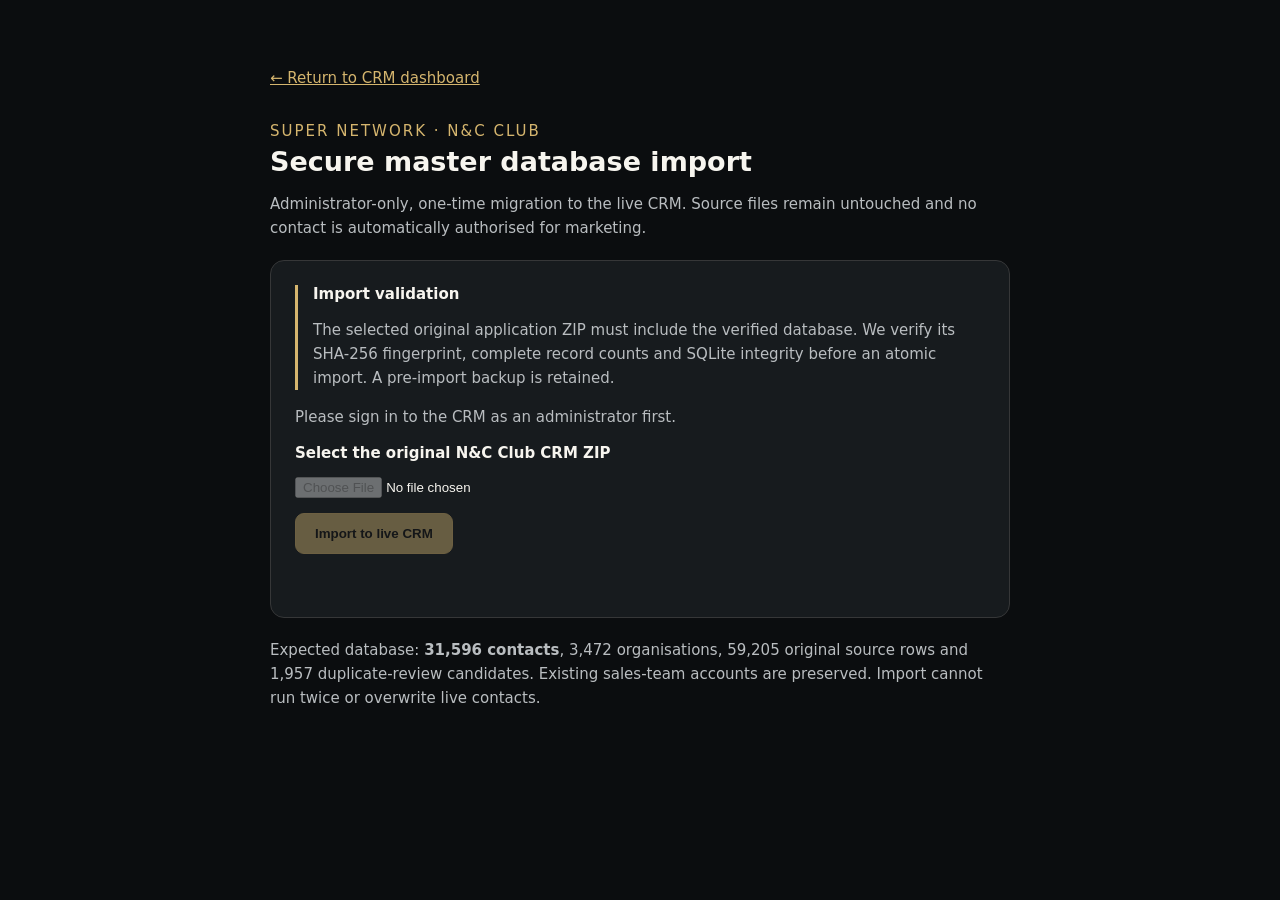
==== web/import.html @ b3c96512 "Add secure, administrator-only verified master contact import" ====
<!doctype html>
<html lang="en"><head><meta charset="utf-8"><meta name="viewport" content="width=device-width, initial-scale=1"><title>Super Network CRM — Secure Data Import</title>
<style>body{margin:0;background:#0b0d0f;color:#f7f5ef;font:15px system-ui,-apple-system,Segoe UI,sans-serif}main{max-width:740px;margin:5vh auto;padding:24px}h1{font-size:27px;font-weight:650;margin:6px 0 10px}.gold{color:#d5b56e}.card{background:#171b1e;border:1px solid #363738;border-radius:14px;padding:24px;margin:20px 0}p{line-height:1.6;color:#b9bdc0}.info{border-left:3px solid #d5b56e;padding-left:15px}.btn{padding:12px 19px;border:1px solid #d5b56e;border-radius:9px;background:#c9ad6f;color:#111;cursor:pointer;font-weight:700}.btn:disabled{opacity:.45;cursor:not-allowed}input{display:block;margin:15px 0;color:inherit;width:100%}a{color:#d5b56e}#result{white-space:pre-wrap;padding:12px;color:#d2d6da}#status{margin-top:15px}.error{color:#ff9f92}.success{color:#a9dbb3}progress{width:100%;height:14px}</style></head>
<body><main><a href="/">← Return to CRM dashboard</a><div class="gold" style="margin-top:35px;letter-spacing:2px">SUPER NETWORK · N&C CLUB</div><h1>Secure master database import</h1><p>Administrator-only, one-time migration to the live CRM. Source files remain untouched and no contact is automatically authorised for marketing.</p>
<div class="card"><div class="info"><b>Import validation</b><p>The selected original application ZIP must include the verified database. We verify its SHA-256 fingerprint, complete record counts and SQLite integrity before an atomic import. A pre-import backup is retained.</p></div>
<p id="auth">Checking administrator access…</p><label for="file"><strong>Select the original N&C Club CRM ZIP</strong></label><input id="file" type="file" accept=".zip,application/zip" disabled><button id="submit" class="btn" disabled>Import to live CRM</button><progress id="progress" max="100" value="0" hidden></progress><div id="status"></div><div id="result"></div></div><p>Expected database: <strong>31,596 contacts</strong>, 3,472 organisations, 59,205 original source rows and 1,957 duplicate-review candidates. Existing sales-team accounts are preserved. Import cannot run twice or overwrite live contacts.</p></main>
<script>
'use strict';let csrf='';const $=id=>document.getElementById(id);function show(s,err=false){$('status').textContent=s;$('status').className=err?'error':'success'}
(async()=>{try{const r=await fetch('/api/session',{credentials:'same-origin'});if(!r.ok)throw Error('Please sign in to the CRM as an administrator first.');const j=await r.json();if(j.user.role!=='Administrator')throw Error('Administrator role is required.');csrf=j.csrf;$('auth').textContent='Signed in as '+j.user.username+' (Administrator).';$('file').disabled=false;$('submit').disabled=false;}catch(e){$('auth').textContent=e.message;}})();
$('submit').onclick=async()=>{const file=$('file').files[0];if(!file)return show('Select the original CRM ZIP first.',true);if(!confirm('Import the entire verified N&C CRM database? This can only run once.'))return;$('submit').disabled=true;$('progress').hidden=false;$('progress').value=10;show('Uploading and validating the archive…');try{const r=await fetch('/api/admin/import-source',{method:'POST',credentials:'same-origin',headers:{'Content-Type':'application/octet-stream','X-CSRF-Token':csrf},body:file});$('progress').value=100;const j=await r.json().catch(()=>({error:'No response from the server.'}));if(!r.ok)throw Error(j.error||'Import failed.');$('result').textContent='Import complete. '+JSON.stringify(j.counts,null,2);show('All source records imported successfully. Open the CRM dashboard to review.');}catch(e){show(e.message,true);$('submit').disabled=false;$('progress').value=0;}};
</script></body></html>
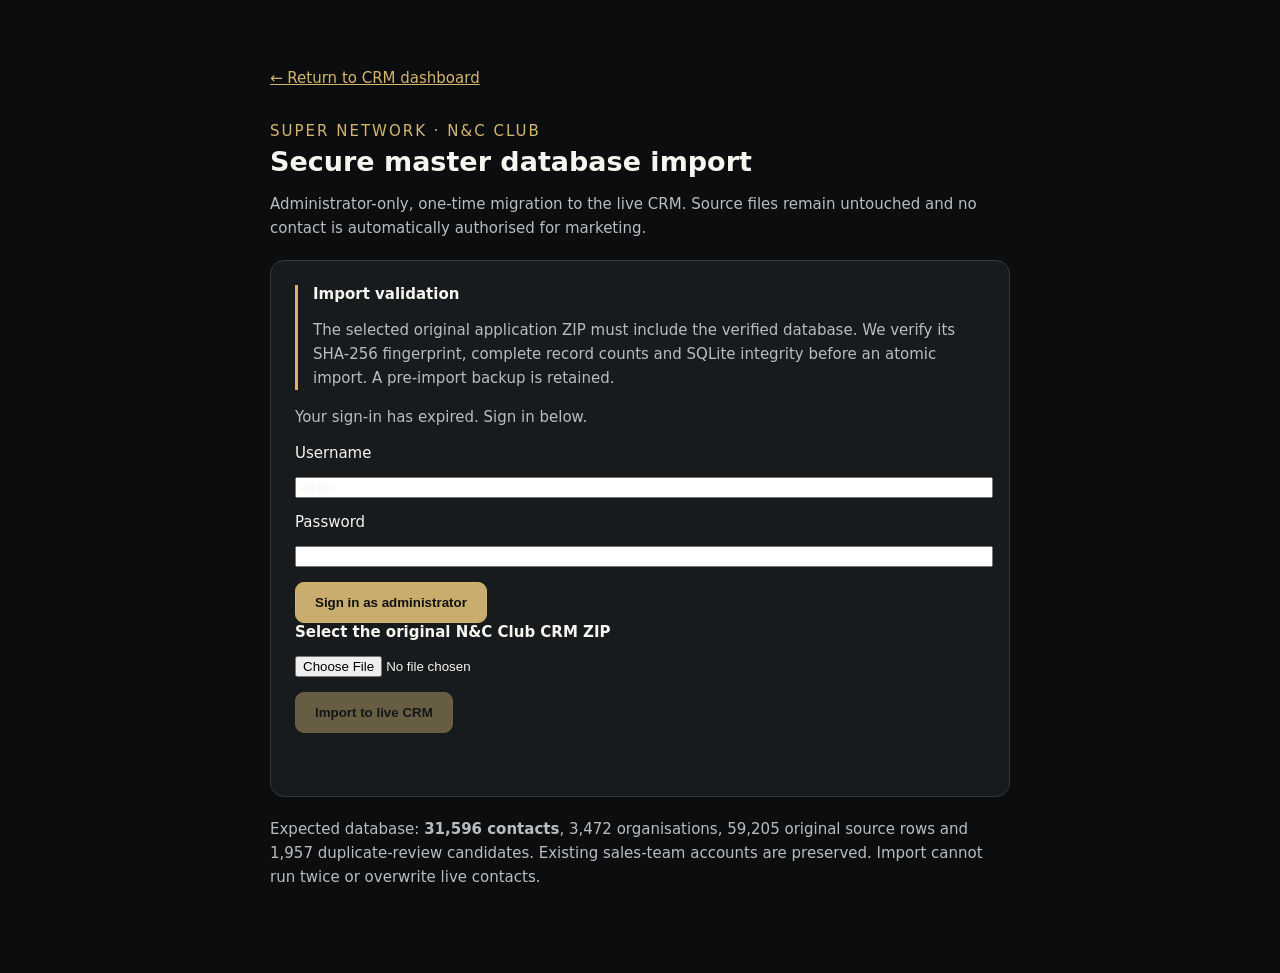
==== commit 6e46779c: "Fix disabled import control and add inline administrator sign-in" ====
--- a/web/import.html
+++ b/web/import.html
@@ -3,9 +3,29 @@
 <style>body{margin:0;background:#0b0d0f;color:#f7f5ef;font:15px system-ui,-apple-system,Segoe UI,sans-serif}main{max-width:740px;margin:5vh auto;padding:24px}h1{font-size:27px;font-weight:650;margin:6px 0 10px}.gold{color:#d5b56e}.card{background:#171b1e;border:1px solid #363738;border-radius:14px;padding:24px;margin:20px 0}p{line-height:1.6;color:#b9bdc0}.info{border-left:3px solid #d5b56e;padding-left:15px}.btn{padding:12px 19px;border:1px solid #d5b56e;border-radius:9px;background:#c9ad6f;color:#111;cursor:pointer;font-weight:700}.btn:disabled{opacity:.45;cursor:not-allowed}input{display:block;margin:15px 0;color:inherit;width:100%}a{color:#d5b56e}#result{white-space:pre-wrap;padding:12px;color:#d2d6da}#status{margin-top:15px}.error{color:#ff9f92}.success{color:#a9dbb3}progress{width:100%;height:14px}</style></head>
 <body><main><a href="/">← Return to CRM dashboard</a><div class="gold" style="margin-top:35px;letter-spacing:2px">SUPER NETWORK · N&C CLUB</div><h1>Secure master database import</h1><p>Administrator-only, one-time migration to the live CRM. Source files remain untouched and no contact is automatically authorised for marketing.</p>
 <div class="card"><div class="info"><b>Import validation</b><p>The selected original application ZIP must include the verified database. We verify its SHA-256 fingerprint, complete record counts and SQLite integrity before an atomic import. A pre-import backup is retained.</p></div>
-<p id="auth">Checking administrator access…</p><label for="file"><strong>Select the original N&C Club CRM ZIP</strong></label><input id="file" type="file" accept=".zip,application/zip" disabled><button id="submit" class="btn" disabled>Import to live CRM</button><progress id="progress" max="100" value="0" hidden></progress><div id="status"></div><div id="result"></div></div><p>Expected database: <strong>31,596 contacts</strong>, 3,472 organisations, 59,205 original source rows and 1,957 duplicate-review candidates. Existing sales-team accounts are preserved. Import cannot run twice or overwrite live contacts.</p></main>
+<p id="auth">Checking administrator access…</p><div id="loginpanel" hidden><label>Username <input id="username" value="admin" autocomplete="username"></label><label>Password <input id="password" type="password" autocomplete="current-password"></label><button id="signin" class="btn" type="button">Sign in as administrator</button></div><label for="file"><strong>Select the original N&C Club CRM ZIP</strong></label><input id="file" type="file" accept=".zip,application/zip"><button id="submit" class="btn" disabled>Import to live CRM</button><progress id="progress" max="100" value="0" hidden></progress><div id="status"></div><div id="result"></div></div><p>Expected database: <strong>31,596 contacts</strong>, 3,472 organisations, 59,205 original source rows and 1,957 duplicate-review candidates. Existing sales-team accounts are preserved. Import cannot run twice or overwrite live contacts.</p></main>
 <script>
 'use strict';let csrf='';const $=id=>document.getElementById(id);function show(s,err=false){$('status').textContent=s;$('status').className=err?'error':'success'}
-(async()=>{try{const r=await fetch('/api/session',{credentials:'same-origin'});if(!r.ok)throw Error('Please sign in to the CRM as an administrator first.');const j=await r.json();if(j.user.role!=='Administrator')throw Error('Administrator role is required.');csrf=j.csrf;$('auth').textContent='Signed in as '+j.user.username+' (Administrator).';$('file').disabled=false;$('submit').disabled=false;}catch(e){$('auth').textContent=e.message;}})();
+let authorised=false;
+function updateButton(){ $('submit').disabled=!authorised||!$('file').files.length; }
+$('file').addEventListener('change',updateButton);
+async function checkSession(){
+ try{
+  const r=await fetch('/api/session',{credentials:'same-origin',cache:'no-store'});
+  if(!r.ok)throw Error('Your sign-in has expired. Sign in below.');
+  const j=await r.json();if(j.user.role!=='Administrator')throw Error('Administrator access is required.');
+  csrf=j.csrf;authorised=true;$('auth').textContent='Signed in as '+j.user.username+' (Administrator).';$('loginpanel').hidden=true;
+ }catch(e){authorised=false;$('auth').textContent=e.message;$('loginpanel').hidden=false;}
+ updateButton();
+}
+$('signin').onclick=async()=>{
+ $('signin').disabled=true;show('Signing in…');
+ try{
+  const r=await fetch('/api/auth/login',{method:'POST',headers:{'Content-Type':'application/json'},credentials:'same-origin',body:JSON.stringify({username:$('username').value,password:$('password').value})});
+  const j=await r.json().catch(()=>({}));if(!r.ok)throw Error(j.error||'Sign-in failed.');
+  $('password').value='';await checkSession();show(authorised?'Signed in. Select your ZIP to enable the import button.':'Could not verify administrator session.',!authorised);
+ }catch(e){show(e.message,true);}finally{$('signin').disabled=false;}
+};
+checkSession();
 $('submit').onclick=async()=>{const file=$('file').files[0];if(!file)return show('Select the original CRM ZIP first.',true);if(!confirm('Import the entire verified N&C CRM database? This can only run once.'))return;$('submit').disabled=true;$('progress').hidden=false;$('progress').value=10;show('Uploading and validating the archive…');try{const r=await fetch('/api/admin/import-source',{method:'POST',credentials:'same-origin',headers:{'Content-Type':'application/octet-stream','X-CSRF-Token':csrf},body:file});$('progress').value=100;const j=await r.json().catch(()=>({error:'No response from the server.'}));if(!r.ok)throw Error(j.error||'Import failed.');$('result').textContent='Import complete. '+JSON.stringify(j.counts,null,2);show('All source records imported successfully. Open the CRM dashboard to review.');}catch(e){show(e.message,true);$('submit').disabled=false;$('progress').value=0;}};
 </script></body></html>
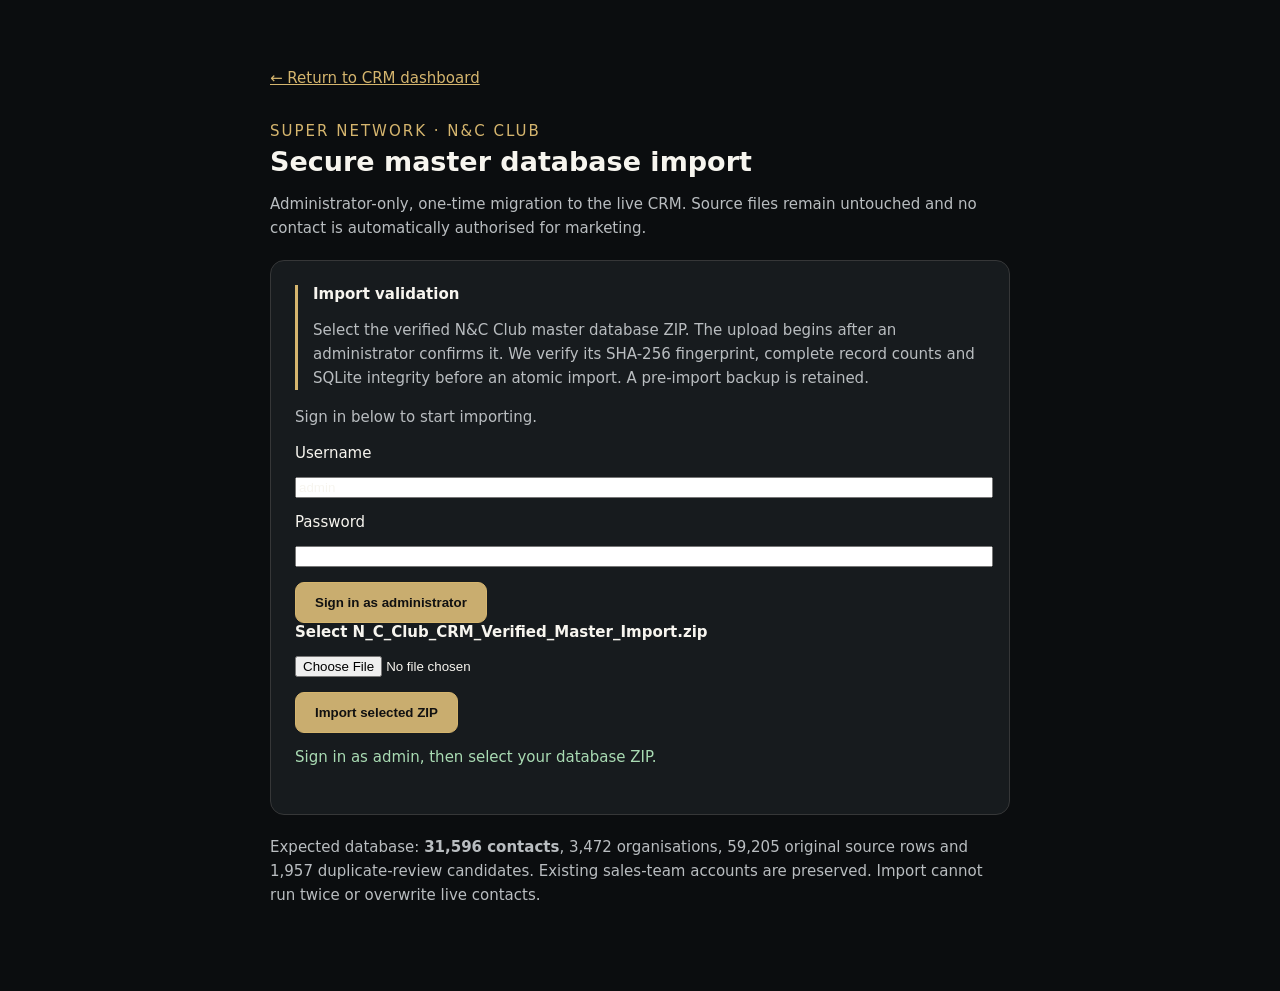
==== commit fa42fb34: "Streamline protected CRM master import: select ZIP and confirm; persistent, clear login errors" ====
--- a/web/import.html
+++ b/web/import.html
@@ -2,30 +2,82 @@
 <html lang="en"><head><meta charset="utf-8"><meta name="viewport" content="width=device-width, initial-scale=1"><title>Super Network CRM — Secure Data Import</title>
 <style>body{margin:0;background:#0b0d0f;color:#f7f5ef;font:15px system-ui,-apple-system,Segoe UI,sans-serif}main{max-width:740px;margin:5vh auto;padding:24px}h1{font-size:27px;font-weight:650;margin:6px 0 10px}.gold{color:#d5b56e}.card{background:#171b1e;border:1px solid #363738;border-radius:14px;padding:24px;margin:20px 0}p{line-height:1.6;color:#b9bdc0}.info{border-left:3px solid #d5b56e;padding-left:15px}.btn{padding:12px 19px;border:1px solid #d5b56e;border-radius:9px;background:#c9ad6f;color:#111;cursor:pointer;font-weight:700}.btn:disabled{opacity:.45;cursor:not-allowed}input{display:block;margin:15px 0;color:inherit;width:100%}a{color:#d5b56e}#result{white-space:pre-wrap;padding:12px;color:#d2d6da}#status{margin-top:15px}.error{color:#ff9f92}.success{color:#a9dbb3}progress{width:100%;height:14px}</style></head>
 <body><main><a href="/">← Return to CRM dashboard</a><div class="gold" style="margin-top:35px;letter-spacing:2px">SUPER NETWORK · N&C CLUB</div><h1>Secure master database import</h1><p>Administrator-only, one-time migration to the live CRM. Source files remain untouched and no contact is automatically authorised for marketing.</p>
-<div class="card"><div class="info"><b>Import validation</b><p>The selected original application ZIP must include the verified database. We verify its SHA-256 fingerprint, complete record counts and SQLite integrity before an atomic import. A pre-import backup is retained.</p></div>
-<p id="auth">Checking administrator access…</p><div id="loginpanel" hidden><label>Username <input id="username" value="admin" autocomplete="username"></label><label>Password <input id="password" type="password" autocomplete="current-password"></label><button id="signin" class="btn" type="button">Sign in as administrator</button></div><label for="file"><strong>Select the original N&C Club CRM ZIP</strong></label><input id="file" type="file" accept=".zip,application/zip"><button id="submit" class="btn" disabled>Import to live CRM</button><progress id="progress" max="100" value="0" hidden></progress><div id="status"></div><div id="result"></div></div><p>Expected database: <strong>31,596 contacts</strong>, 3,472 organisations, 59,205 original source rows and 1,957 duplicate-review candidates. Existing sales-team accounts are preserved. Import cannot run twice or overwrite live contacts.</p></main>
+<div class="card"><div class="info"><b>Import validation</b><p>Select the verified N&C Club master database ZIP. The upload begins after an administrator confirms it. We verify its SHA-256 fingerprint, complete record counts and SQLite integrity before an atomic import. A pre-import backup is retained.</p></div>
+<p id="auth">Checking administrator access…</p><div id="loginpanel" hidden><label>Username <input id="username" value="admin" autocomplete="username"></label><label>Password <input id="password" type="password" autocomplete="current-password"></label><button id="signin" class="btn" type="button">Sign in as administrator</button></div><label for="file"><strong>Select N_C_Club_CRM_Verified_Master_Import.zip</strong></label><input id="file" type="file" accept=".zip,application/zip"><button id="submit" class="btn" type="button">Import selected ZIP</button><progress id="progress" max="100" value="0" hidden></progress><div id="status"></div><div id="result"></div></div><p>Expected database: <strong>31,596 contacts</strong>, 3,472 organisations, 59,205 original source rows and 1,957 duplicate-review candidates. Existing sales-team accounts are preserved. Import cannot run twice or overwrite live contacts.</p></main>
 <script>
-'use strict';let csrf='';const $=id=>document.getElementById(id);function show(s,err=false){$('status').textContent=s;$('status').className=err?'error':'success'}
-let authorised=false;
-function updateButton(){ $('submit').disabled=!authorised||!$('file').files.length; }
-$('file').addEventListener('change',updateButton);
+'use strict';
+const $=id=>document.getElementById(id);
+let csrf='',authorised=false,busy=false,uploaded=false;
+const status=(message,isError=false)=>{const el=$('status');el.textContent=message;el.className=isError?'error':'success';};
+function controls(){
+  $('file').disabled=busy;
+  $('submit').disabled=busy||uploaded;
+  $('submit').textContent=busy?'Importing contacts…':'Import selected ZIP';
+}
 async function checkSession(){
- try{
-  const r=await fetch('/api/session',{credentials:'same-origin',cache:'no-store'});
-  if(!r.ok)throw Error('Your sign-in has expired. Sign in below.');
-  const j=await r.json();if(j.user.role!=='Administrator')throw Error('Administrator access is required.');
-  csrf=j.csrf;authorised=true;$('auth').textContent='Signed in as '+j.user.username+' (Administrator).';$('loginpanel').hidden=true;
- }catch(e){authorised=false;$('auth').textContent=e.message;$('loginpanel').hidden=false;}
- updateButton();
+  try {
+    const r=await fetch('/api/session',{credentials:'same-origin',cache:'no-store'});
+    if(!r.ok)throw Error('Sign in below to start importing.');
+    const j=await r.json();
+    if(j.user?.role!=='Administrator')throw Error('Administrator access is required.');
+    csrf=j.csrf;authorised=true;
+    $('auth').textContent='Signed in as '+j.user.username+' (Administrator).';
+    $('loginpanel').hidden=true;status('Select the verified CRM ZIP file to start the import.');
+  } catch(err){
+    authorised=false;
+    $('auth').textContent=err.message;
+    $('loginpanel').hidden=false;
+    status('Sign in as admin, then select your database ZIP.');
+  }
+  controls();
 }
-$('signin').onclick=async()=>{
- $('signin').disabled=true;show('Signing in…');
- try{
-  const r=await fetch('/api/auth/login',{method:'POST',headers:{'Content-Type':'application/json'},credentials:'same-origin',body:JSON.stringify({username:$('username').value,password:$('password').value})});
-  const j=await r.json().catch(()=>({}));if(!r.ok)throw Error(j.error||'Sign-in failed.');
-  $('password').value='';await checkSession();show(authorised?'Signed in. Select your ZIP to enable the import button.':'Could not verify administrator session.',!authorised);
- }catch(e){show(e.message,true);}finally{$('signin').disabled=false;}
-};
+$('signin').addEventListener('click',async()=>{
+  $('signin').disabled=true;status('Signing in…');
+  try {
+    const r=await fetch('/api/auth/login',{method:'POST',credentials:'same-origin',
+      headers:{'Content-Type':'application/json'},
+      body:JSON.stringify({username:$('username').value,password:$('password').value})});
+    const j=await r.json().catch(()=>({}));
+    if(!r.ok)throw Error(j.error||'Invalid login.');
+    $('password').value='';
+    await checkSession();
+    if(authorised&&$('file').files[0])status('Signed in. Click Import selected ZIP to continue.');
+  } catch(err){status(err.message,true);}
+  finally{$('signin').disabled=false;}
+});
+async function beginImport(){
+  const file=$('file').files[0];
+  if(!file){status('First select N_C_Club_CRM_Verified_Master_Import.zip.',true);return;}
+  if(!/\.zip$/i.test(file.name)){status('Please choose a ZIP file, not an extracted folder.',true);return;}
+  if(!authorised){
+    $('loginpanel').hidden=false;
+    status('Please sign in as administrator above. The selected ZIP will stay selected.',true);
+    return;
+  }
+  if(!confirm('Import the verified 31,596 contacts into the hosted CRM? This is a one-time action.'))return;
+  busy=true;controls();$('progress').hidden=false;$('progress').removeAttribute('value');
+  status('Uploading '+file.name+' ('+(file.size/1024/1024).toFixed(1)+' MB). Keep this tab open until complete.');
+  try{
+    const r=await fetch('/api/admin/import-source',{method:'POST',credentials:'same-origin',
+      headers:{'Content-Type':'application/octet-stream','X-CSRF-Token':csrf},body:file});
+    let j={};try{j=await r.json();}catch(_){throw Error('The server returned an unreadable response. Check CRM before retrying.');}
+    if(!r.ok)throw Error(j.error||('Import failed: HTTP '+r.status));
+    uploaded=true;$('progress').value=100;
+    $('result').textContent='Verified import completed. '+JSON.stringify(j.counts||{},null,2);
+    status('Import complete. Open the dashboard to review your contacts.');
+  }catch(err){
+    $('progress').hidden=true;
+    status(err.message,true);
+    if(/session|sign in|token/i.test(err.message))await checkSession();
+  }finally{busy=false;controls();}
+}
+$('file').addEventListener('change',()=>{
+  const f=$('file').files[0];
+  if(!f)return;
+  status('Selected '+f.name+' ('+(f.size/1024/1024).toFixed(1)+' MB).');
+  if(authorised)beginImport();
+  else{$('loginpanel').hidden=false;status('ZIP selected. Sign in as administrator, then click Import selected ZIP.');}
+});
+$('submit').addEventListener('click',beginImport);
 checkSession();
-$('submit').onclick=async()=>{const file=$('file').files[0];if(!file)return show('Select the original CRM ZIP first.',true);if(!confirm('Import the entire verified N&C CRM database? This can only run once.'))return;$('submit').disabled=true;$('progress').hidden=false;$('progress').value=10;show('Uploading and validating the archive…');try{const r=await fetch('/api/admin/import-source',{method:'POST',credentials:'same-origin',headers:{'Content-Type':'application/octet-stream','X-CSRF-Token':csrf},body:file});$('progress').value=100;const j=await r.json().catch(()=>({error:'No response from the server.'}));if(!r.ok)throw Error(j.error||'Import failed.');$('result').textContent='Import complete. '+JSON.stringify(j.counts,null,2);show('All source records imported successfully. Open the CRM dashboard to review.');}catch(e){show(e.message,true);$('submit').disabled=false;$('progress').value=0;}};
 </script></body></html>
